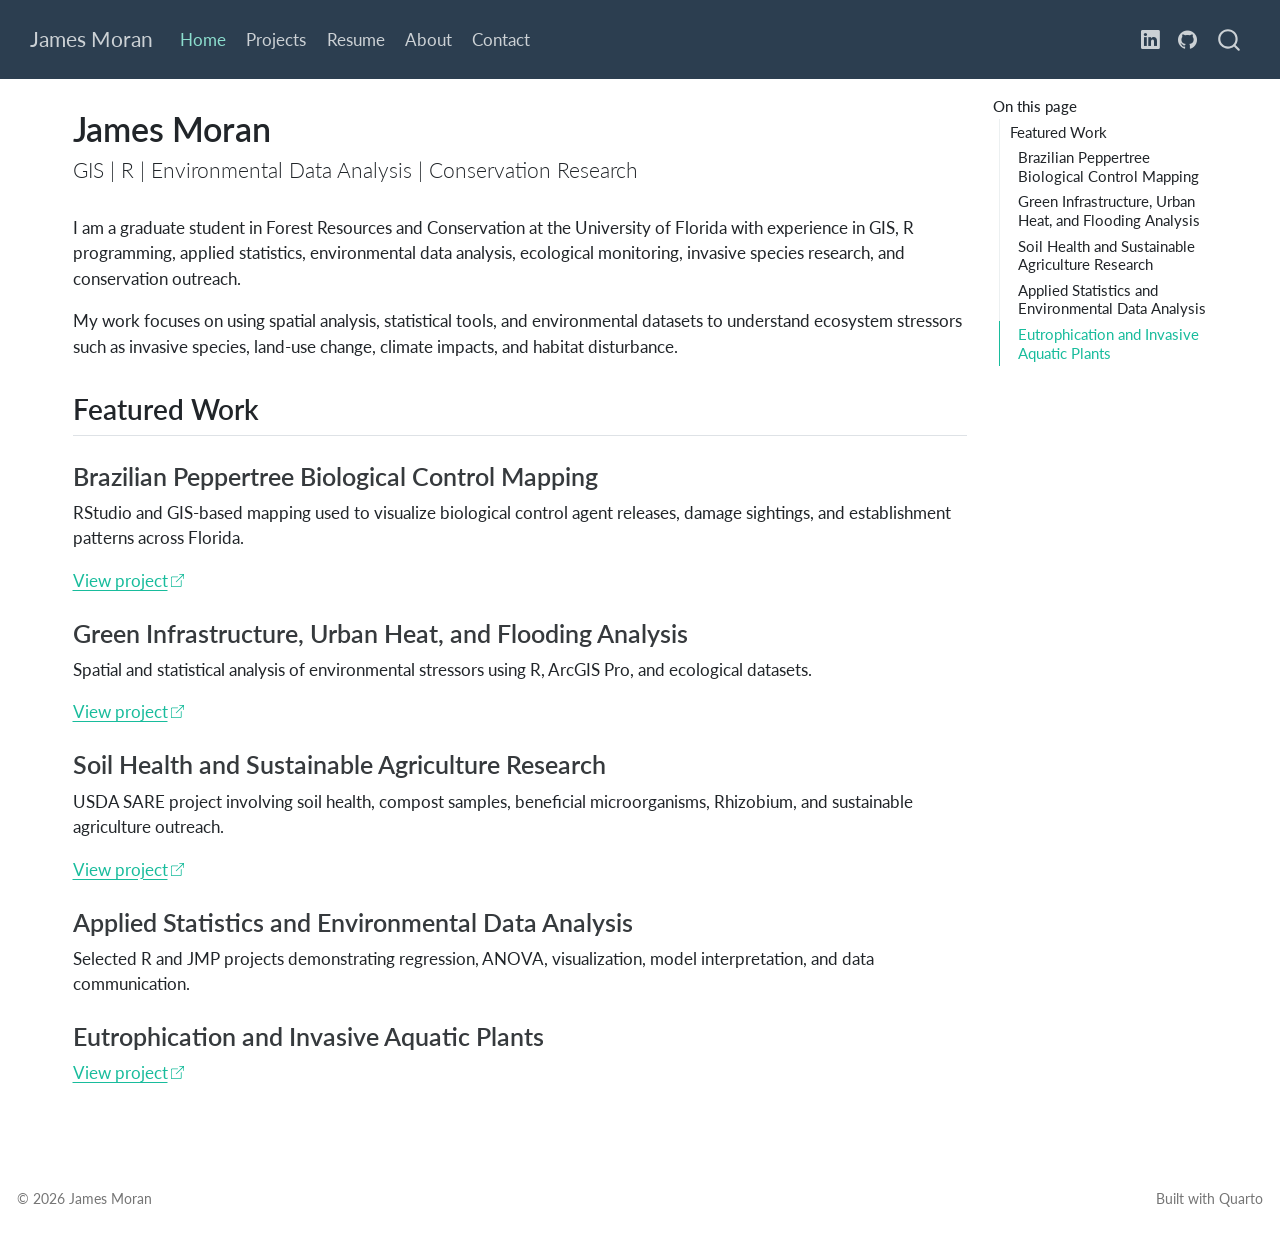
==== docs/index.html @ 89cf6903 "Import Quarto portfolio" ====
<!DOCTYPE html>
<html xmlns="http://www.w3.org/1999/xhtml" lang="en" xml:lang="en"><head>

<meta charset="utf-8">
<meta name="generator" content="quarto-1.10.18">

<meta name="viewport" content="width=device-width, initial-scale=1.0, user-scalable=yes">


<title>James Moran</title>
<style>
/* Default styles provided by pandoc.
** See https://pandoc.org/MANUAL.html#variables-for-html for config info.
*/
span.smallcaps{font-variant: small-caps;}
div.columns{display: flex; gap: 1.5em;}
div.column{flex: auto;}
@media screen {
div.columns{gap: min(4vw, 1.5em);}
div.column{overflow-x: auto;}
}
div.hanging-indent{margin-left: 1.5em; text-indent: -1.5em;}
ul.task-list{list-style: none;}
ul.task-list li input[type="checkbox"] {
  width: 0.8em;
  margin: 0 0.8em 0.2em -1em; /* quarto-specific, see https://github.com/quarto-dev/quarto-cli/issues/4556 */ 
  vertical-align: middle;
}
</style>


<script src="site_libs/quarto-nav/quarto-nav.js"></script>
<script src="site_libs/quarto-nav/headroom.min.js"></script>
<script src="site_libs/clipboard/clipboard.min.js"></script>
<script src="site_libs/quarto-search/autocomplete.umd.js"></script>
<script src="site_libs/quarto-search/fuse.min.js"></script>
<script src="site_libs/quarto-search/quarto-search.js"></script>
<meta name="quarto:offset" content="./">
<script src="site_libs/quarto-html/quarto.js" type="module"></script>
<script src="site_libs/quarto-html/tabsets/tabsets.js" type="module"></script>
<script src="site_libs/quarto-html/popper.min.js"></script>
<script src="site_libs/quarto-html/tippy.umd.min.js"></script>
<script src="site_libs/quarto-html/anchor.min.js"></script>
<link href="site_libs/quarto-html/tippy.css" rel="stylesheet">
<link href="site_libs/quarto-html/quarto-syntax-highlighting-64a204ab8560d761af7679ceaba22944.css" rel="stylesheet" id="quarto-text-highlighting-styles">
<script src="site_libs/bootstrap/bootstrap.min.js"></script>
<link href="site_libs/bootstrap/bootstrap-icons.css" rel="stylesheet">
<link href="site_libs/bootstrap/bootstrap-27b9f889d6e109d015426ac4f274b7e7.min.css" rel="stylesheet" append-hash="true" id="quarto-bootstrap" data-mode="light">
<script id="quarto-search-options" type="application/json">{
  "location": "navbar",
  "copy-button": false,
  "collapse-after": 3,
  "panel-placement": "end",
  "type": "overlay",
  "limit": 50,
  "keyboard-shortcut": [
    "f",
    "/",
    "s"
  ],
  "show-item-context": false,
  "language": {
    "search-no-results-text": "No results",
    "search-matching-documents-text": "matching documents",
    "search-copy-link-title": "Copy link to search",
    "search-hide-matches-text": "Hide additional matches",
    "search-more-match-text": "more match in this document",
    "search-more-matches-text": "more matches in this document",
    "search-clear-button-title": "Clear",
    "search-text-placeholder": "",
    "search-detached-cancel-button-title": "Cancel",
    "search-submit-button-title": "Submit",
    "search-label": "Search"
  }
}</script>
<style>html{ scroll-behavior: smooth; }</style>


<link rel="stylesheet" href="styles.css">
</head>

<body class="nav-fixed quarto-light">

<div id="quarto-search-results"></div>
  <header id="quarto-header" class="headroom fixed-top">
    <nav class="navbar navbar-expand-lg " data-bs-theme="dark">
      <div class="navbar-container container-fluid">
      <div class="navbar-brand-container mx-auto">
    <a class="navbar-brand" href="./index.html">
    <span class="navbar-title">James Moran</span>
    </a>
  </div>
            <div id="quarto-search" class="" title="Search"></div>
          <button class="navbar-toggler" type="button" data-bs-toggle="collapse" data-bs-target="#navbarCollapse" aria-controls="navbarCollapse" role="menu" aria-expanded="false" aria-label="Toggle navigation" onclick="if (window.quartoToggleHeadroom) { window.quartoToggleHeadroom(); }">
  <span class="navbar-toggler-icon"></span>
</button>
          <div class="collapse navbar-collapse" id="navbarCollapse">
            <ul class="navbar-nav navbar-nav-scroll me-auto">
  <li class="nav-item">
    <a class="nav-link active" href="./index.html" aria-current="page"> 
<span class="menu-text">Home</span></a>
  </li>  
  <li class="nav-item">
    <a class="nav-link" href="./projects/projects.html"> 
<span class="menu-text">Projects</span></a>
  </li>  
  <li class="nav-item">
    <a class="nav-link" href="./projects/resume.html"> 
<span class="menu-text">Resume</span></a>
  </li>  
  <li class="nav-item">
    <a class="nav-link" href="./about.html"> 
<span class="menu-text">About</span></a>
  </li>  
  <li class="nav-item">
    <a class="nav-link" href="./contact.html"> 
<span class="menu-text">Contact</span></a>
  </li>  
</ul>
            <ul class="navbar-nav navbar-nav-scroll ms-auto">
  <li class="nav-item compact">
    <a class="nav-link" href="https://www.linkedin.com/in/james-moran-/"> <i class="bi bi-linkedin" role="img" aria-label="LinkedIn">
</i> 
<span class="menu-text"></span></a>
  </li>  
  <li class="nav-item compact">
    <a class="nav-link" href="https://github.com/jamesfmoran3"> <i class="bi bi-github" role="img" aria-label="GitHub">
</i> 
<span class="menu-text"></span></a>
  </li>  
</ul>
          </div> <!-- /navcollapse -->
            <div class="quarto-navbar-tools">
</div>
      </div> <!-- /container-fluid -->
    </nav>
</header>
<!-- content -->
<div id="quarto-content" class="quarto-container page-columns page-rows-contents page-layout-full page-navbar">
<!-- sidebar -->
<!-- margin-sidebar -->
    <div id="quarto-margin-sidebar" class="sidebar margin-sidebar">
        <nav id="TOC" role="doc-toc" class="toc-active">
    <h2 id="toc-title">On this page</h2>
   
  <ul>
  <li><a href="#featured-work" id="toc-featured-work" class="nav-link active" data-scroll-target="#featured-work">Featured Work</a>
  <ul class="collapse">
  <li><a href="#brazilian-peppertree-biological-control-mapping" id="toc-brazilian-peppertree-biological-control-mapping" class="nav-link" data-scroll-target="#brazilian-peppertree-biological-control-mapping">Brazilian Peppertree Biological Control Mapping</a></li>
  <li><a href="#green-infrastructure-urban-heat-and-flooding-analysis" id="toc-green-infrastructure-urban-heat-and-flooding-analysis" class="nav-link" data-scroll-target="#green-infrastructure-urban-heat-and-flooding-analysis">Green Infrastructure, Urban Heat, and Flooding Analysis</a></li>
  <li><a href="#soil-health-and-sustainable-agriculture-research" id="toc-soil-health-and-sustainable-agriculture-research" class="nav-link" data-scroll-target="#soil-health-and-sustainable-agriculture-research">Soil Health and Sustainable Agriculture Research</a></li>
  <li><a href="#applied-statistics-and-environmental-data-analysis" id="toc-applied-statistics-and-environmental-data-analysis" class="nav-link" data-scroll-target="#applied-statistics-and-environmental-data-analysis">Applied Statistics and Environmental Data Analysis</a></li>
  <li><a href="#eutrophication-and-invasive-aquatic-plants" id="toc-eutrophication-and-invasive-aquatic-plants" class="nav-link" data-scroll-target="#eutrophication-and-invasive-aquatic-plants">Eutrophication and Invasive Aquatic Plants</a></li>
  </ul></li>
  </ul>
</nav>
    </div>
<!-- main -->
<main class="content column-page-left" id="quarto-document-content">

<header id="title-block-header" class="quarto-title-block default">
<div class="quarto-title">
<h1 class="title">James Moran</h1>
<p class="subtitle lead">GIS | R | Environmental Data Analysis | Conservation Research</p>
</div>



<div class="quarto-title-meta column-page-left">

    
  
    
  </div>
  


</header>


<p>I am a graduate student in Forest Resources and Conservation at the University of Florida with experience in GIS, R programming, applied statistics, environmental data analysis, ecological monitoring, invasive species research, and conservation outreach.</p>
<p>My work focuses on using spatial analysis, statistical tools, and environmental datasets to understand ecosystem stressors such as invasive species, land-use change, climate impacts, and habitat disturbance.</p>
<section id="featured-work" class="level2">
<h2 class="anchored" data-anchor-id="featured-work">Featured Work</h2>
<section id="brazilian-peppertree-biological-control-mapping" class="level3">
<h3 class="anchored" data-anchor-id="brazilian-peppertree-biological-control-mapping">Brazilian Peppertree Biological Control Mapping</h3>
<p>RStudio and GIS-based mapping used to visualize biological control agent releases, damage sightings, and establishment patterns across Florida.</p>
<p><a href="./projects/brazilian-peppertree.html">View project</a></p>
</section>
<section id="green-infrastructure-urban-heat-and-flooding-analysis" class="level3">
<h3 class="anchored" data-anchor-id="green-infrastructure-urban-heat-and-flooding-analysis">Green Infrastructure, Urban Heat, and Flooding Analysis</h3>
<p>Spatial and statistical analysis of environmental stressors using R, ArcGIS Pro, and ecological datasets.</p>
<p><a href="./projects/chicago-gi.html">View project</a></p>
</section>
<section id="soil-health-and-sustainable-agriculture-research" class="level3">
<h3 class="anchored" data-anchor-id="soil-health-and-sustainable-agriculture-research">Soil Health and Sustainable Agriculture Research</h3>
<p>USDA SARE project involving soil health, compost samples, beneficial microorganisms, Rhizobium, and sustainable agriculture outreach.</p>
<p><a href="./projects/soil-health.html">View project</a></p>
</section>
<section id="applied-statistics-and-environmental-data-analysis" class="level3">
<h3 class="anchored" data-anchor-id="applied-statistics-and-environmental-data-analysis">Applied Statistics and Environmental Data Analysis</h3>
<p>Selected R and JMP projects demonstrating regression, ANOVA, visualization, model interpretation, and data communication.</p>
</section>
<section id="eutrophication-and-invasive-aquatic-plants" class="level3">
<h3 class="anchored" data-anchor-id="eutrophication-and-invasive-aquatic-plants">Eutrophication and Invasive Aquatic Plants</h3>
<p><a href="./projects/P2P.html">View project</a></p>


</section>
</section>

</main> <!-- /main -->
<script id="quarto-html-after-body" type="application/javascript">
  window.document.addEventListener("DOMContentLoaded", function (event) {
    const icon = "";
    const anchorJS = new window.AnchorJS();
    anchorJS.options = {
      placement: 'right',
      icon: icon
    };
    anchorJS.add('.anchored');
    const isCodeAnnotation = (el) => {
      for (const clz of el.classList) {
        if (clz.startsWith('code-annotation-')) {                     
          return true;
        }
      }
      return false;
    }
    const onCopySuccess = function(e) {
      // button target
      const button = e.trigger;
      // don't keep focus
      button.blur();
      // flash "checked"
      button.classList.add('code-copy-button-checked');
      var currentTitle = button.getAttribute("title");
      button.setAttribute("title", "Copied!");
      let tooltip;
      if (window.bootstrap) {
        button.setAttribute("data-bs-toggle", "tooltip");
        button.setAttribute("data-bs-placement", "left");
        button.setAttribute("data-bs-title", "Copied!");
        tooltip = new bootstrap.Tooltip(button, 
          { trigger: "manual", 
            customClass: "code-copy-button-tooltip",
            offset: [0, -8]});
        tooltip.show();    
      }
      setTimeout(function() {
        if (tooltip) {
          tooltip.hide();
          button.removeAttribute("data-bs-title");
          button.removeAttribute("data-bs-toggle");
          button.removeAttribute("data-bs-placement");
        }
        button.setAttribute("title", currentTitle);
        button.classList.remove('code-copy-button-checked');
      }, 1000);
      // clear code selection
      e.clearSelection();
    }
    const getTextToCopy = function(trigger) {
      const outerScaffold = trigger.parentElement.cloneNode(true);
      const codeEl = outerScaffold.querySelector('code');
      for (const childEl of codeEl.children) {
        if (isCodeAnnotation(childEl)) {
          childEl.remove();
        }
      }
      return codeEl.innerText;
    }
    const clipboard = new window.ClipboardJS('.code-copy-button:not([data-in-quarto-modal])', {
      text: getTextToCopy
    });
    clipboard.on('success', onCopySuccess);
    if (window.document.getElementById('quarto-embedded-source-code-modal')) {
      const clipboardModal = new window.ClipboardJS('.code-copy-button[data-in-quarto-modal]', {
        text: getTextToCopy,
        container: window.document.getElementById('quarto-embedded-source-code-modal')
      });
      clipboardModal.on('success', onCopySuccess);
    }
      var localhostRegex = new RegExp(/^(?:http|https):\/\/localhost\:?[0-9]*\//);
      var mailtoRegex = new RegExp(/^mailto:/);
        var filterRegex = new RegExp("https:\/\/jamesfmoran3\.github\.io\/james-portfolio-website\/");
      var isInternal = (href) => {
          return filterRegex.test(href) || localhostRegex.test(href) || mailtoRegex.test(href);
      }
      // Inspect non-navigation links and adorn them if external
     var links = window.document.querySelectorAll('a[href]:not(.nav-link):not(.navbar-brand):not(.toc-action):not(.sidebar-link):not(.sidebar-item-toggle):not(.pagination-link):not(.no-external):not([aria-hidden]):not(.dropdown-item):not(.quarto-navigation-tool):not(.about-link)');
      for (var i=0; i<links.length; i++) {
        const link = links[i];
        if (!isInternal(link.href)) {
          // undo the damage that might have been done by quarto-nav.js in the case of
          // links that we want to consider external
          if (link.dataset.originalHref !== undefined) {
            link.href = link.dataset.originalHref;
          }
            // target, if specified
            link.setAttribute("target", "_blank");
            if (link.getAttribute("rel") === null) {
              link.setAttribute("rel", "noopener");
            }
            // default icon
            link.classList.add("external");
        }
      }
    function tippyHover(el, contentFn, onTriggerFn, onUntriggerFn) {
      const config = {
        allowHTML: true,
        maxWidth: 500,
        delay: 100,
        arrow: false,
        appendTo: function(el) {
            return el.parentElement;
        },
        interactive: true,
        interactiveBorder: 10,
        theme: 'quarto',
        placement: 'bottom-start',
      };
      if (contentFn) {
        config.content = contentFn;
      }
      if (onTriggerFn) {
        config.onTrigger = onTriggerFn;
      }
      if (onUntriggerFn) {
        config.onUntrigger = onUntriggerFn;
      }
      window.tippy(el, config); 
    }
    const noterefs = window.document.querySelectorAll('a[role="doc-noteref"]');
    for (var i=0; i<noterefs.length; i++) {
      const ref = noterefs[i];
      tippyHover(ref, function() {
        // use id or data attribute instead here
        let href = ref.getAttribute('data-footnote-href') || ref.getAttribute('href');
        try { href = new URL(href).hash; } catch {}
        const id = href.replace(/^#\/?/, "");
        const note = window.document.getElementById(id);
        if (note) {
          return note.innerHTML;
        } else {
          return "";
        }
      });
    }
    const xrefs = window.document.querySelectorAll('a.quarto-xref');
    const processXRef = (id, note) => {
      // Strip column container classes
      const stripColumnClz = (el) => {
        el.classList.remove("page-full", "page-columns");
        if (el.children) {
          for (const child of el.children) {
            stripColumnClz(child);
          }
        }
      }
      stripColumnClz(note)
      if (id === null || id.startsWith('sec-')) {
        // Special case sections, only their first couple elements
        const container = document.createElement("div");
        if (note.children && note.children.length > 2) {
          container.appendChild(note.children[0].cloneNode(true));
          for (let i = 1; i < note.children.length; i++) {
            const child = note.children[i];
            if (child.tagName === "P" && child.innerText === "") {
              continue;
            } else {
              container.appendChild(child.cloneNode(true));
              break;
            }
          }
          if (window.Quarto?.typesetMath) {
            window.Quarto.typesetMath(container);
          }
          return container.innerHTML
        } else {
          if (window.Quarto?.typesetMath) {
            window.Quarto.typesetMath(note);
          }
          return note.innerHTML;
        }
      } else {
        // Remove any anchor links if they are present
        const anchorLink = note.querySelector('a.anchorjs-link');
        if (anchorLink) {
          anchorLink.remove();
        }
        if (window.Quarto?.typesetMath) {
          window.Quarto.typesetMath(note);
        }
        if (note.classList.contains("callout")) {
          return note.outerHTML;
        } else {
          return note.innerHTML;
        }
      }
    }
    for (var i=0; i<xrefs.length; i++) {
      const xref = xrefs[i];
      tippyHover(xref, undefined, function(instance) {
        instance.disable();
        let url = xref.getAttribute('href');
        let hash = undefined; 
        if (url.startsWith('#')) {
          hash = url;
        } else {
          try { hash = new URL(url).hash; } catch {}
        }
        if (hash) {
          const id = hash.replace(/^#\/?/, "");
          const note = window.document.getElementById(id);
          if (note !== null) {
            try {
              const html = processXRef(id, note.cloneNode(true));
              instance.setContent(html);
            } finally {
              instance.enable();
              instance.show();
            }
          } else {
            // See if we can fetch this
            fetch(url.split('#')[0])
            .then(res => res.text())
            .then(html => {
              const parser = new DOMParser();
              const htmlDoc = parser.parseFromString(html, "text/html");
              const note = htmlDoc.getElementById(id);
              if (note !== null) {
                const html = processXRef(id, note);
                instance.setContent(html);
              } 
            }).finally(() => {
              instance.enable();
              instance.show();
            });
          }
        } else {
          // See if we can fetch a full url (with no hash to target)
          // This is a special case and we should probably do some content thinning / targeting
          fetch(url)
          .then(res => res.text())
          .then(html => {
            const parser = new DOMParser();
            const htmlDoc = parser.parseFromString(html, "text/html");
            const note = htmlDoc.querySelector('main.content');
            if (note !== null) {
              // This should only happen for chapter cross references
              // (since there is no id in the URL)
              // remove the first header
              if (note.children.length > 0 && note.children[0].tagName === "HEADER") {
                note.children[0].remove();
              }
              const html = processXRef(null, note);
              instance.setContent(html);
            } 
          }).finally(() => {
            instance.enable();
            instance.show();
          });
        }
      }, function(instance) {
      });
    }
        let selectedAnnoteEl;
        const selectorForAnnotation = ( cell, annotation) => {
          let cellAttr = 'data-code-cell="' + cell + '"';
          let lineAttr = 'data-code-annotation="' +  annotation + '"';
          const selector = 'span[' + cellAttr + '][' + lineAttr + ']';
          return selector;
        }
        const selectCodeLines = (annoteEl) => {
          const doc = window.document;
          const targetCell = annoteEl.getAttribute("data-target-cell");
          const targetAnnotation = annoteEl.getAttribute("data-target-annotation");
          const annoteSpan = window.document.querySelector(selectorForAnnotation(targetCell, targetAnnotation));
          const lines = annoteSpan.getAttribute("data-code-lines").split(",");
          const lineIds = lines.map((line) => {
            return targetCell + "-" + line;
          })
          let top = null;
          let height = null;
          let parent = null;
          if (lineIds.length > 0) {
              //compute the position of the single el (top and bottom and make a div)
              const el = window.document.getElementById(lineIds[0]);
              top = el.offsetTop;
              height = el.offsetHeight;
              parent = el.parentElement.parentElement;
            if (lineIds.length > 1) {
              const lastEl = window.document.getElementById(lineIds[lineIds.length - 1]);
              const bottom = lastEl.offsetTop + lastEl.offsetHeight;
              height = bottom - top;
            }
            if (top !== null && height !== null && parent !== null) {
              // cook up a div (if necessary) and position it 
              let div = window.document.getElementById("code-annotation-line-highlight");
              if (div === null) {
                div = window.document.createElement("div");
                div.setAttribute("id", "code-annotation-line-highlight");
                div.style.position = 'absolute';
                parent.appendChild(div);
              }
              div.style.top = top - 2 + "px";
              div.style.height = height + 4 + "px";
              div.style.left = 0;
              let gutterDiv = window.document.getElementById("code-annotation-line-highlight-gutter");
              if (gutterDiv === null) {
                gutterDiv = window.document.createElement("div");
                gutterDiv.setAttribute("id", "code-annotation-line-highlight-gutter");
                gutterDiv.style.position = 'absolute';
                const codeCell = window.document.getElementById(targetCell);
                const gutter = codeCell.querySelector('.code-annotation-gutter');
                gutter.appendChild(gutterDiv);
              }
              gutterDiv.style.top = top - 2 + "px";
              gutterDiv.style.height = height + 4 + "px";
            }
            selectedAnnoteEl = annoteEl;
          }
        };
        const unselectCodeLines = () => {
          const elementsIds = ["code-annotation-line-highlight", "code-annotation-line-highlight-gutter"];
          elementsIds.forEach((elId) => {
            const div = window.document.getElementById(elId);
            if (div) {
              div.remove();
            }
          });
          selectedAnnoteEl = undefined;
        };
          // Handle positioning of the toggle
      window.addEventListener(
        "resize",
        throttle(() => {
          elRect = undefined;
          if (selectedAnnoteEl) {
            selectCodeLines(selectedAnnoteEl);
          }
        }, 10)
      );
      function throttle(fn, ms) {
      let throttle = false;
      let timer;
        return (...args) => {
          if(!throttle) { // first call gets through
              fn.apply(this, args);
              throttle = true;
          } else { // all the others get throttled
              if(timer) clearTimeout(timer); // cancel #2
              timer = setTimeout(() => {
                fn.apply(this, args);
                timer = throttle = false;
              }, ms);
          }
        };
      }
        // Attach click handler to the DT
        const annoteDls = window.document.querySelectorAll('dt[data-target-cell]');
        for (const annoteDlNode of annoteDls) {
          annoteDlNode.addEventListener('click', (event) => {
            const clickedEl = event.target;
            if (clickedEl !== selectedAnnoteEl) {
              unselectCodeLines();
              const activeEl = window.document.querySelector('dt[data-target-cell].code-annotation-active');
              if (activeEl) {
                activeEl.classList.remove('code-annotation-active');
              }
              selectCodeLines(clickedEl);
              clickedEl.classList.add('code-annotation-active');
            } else {
              // Unselect the line
              unselectCodeLines();
              clickedEl.classList.remove('code-annotation-active');
            }
          });
        }
    const findCites = (el) => {
      const parentEl = el.parentElement;
      if (parentEl) {
        const cites = parentEl.dataset.cites;
        if (cites) {
          return {
            el,
            cites: cites.split(' ')
          };
        } else {
          return findCites(el.parentElement)
        }
      } else {
        return undefined;
      }
    };
    var bibliorefs = window.document.querySelectorAll('a[role="doc-biblioref"]');
    for (var i=0; i<bibliorefs.length; i++) {
      const ref = bibliorefs[i];
      const citeInfo = findCites(ref);
      if (citeInfo) {
        tippyHover(citeInfo.el, function() {
          var popup = window.document.createElement('div');
          citeInfo.cites.forEach(function(cite) {
            var citeDiv = window.document.createElement('div');
            citeDiv.classList.add('hanging-indent');
            citeDiv.classList.add('csl-entry');
            var biblioDiv = window.document.getElementById('ref-' + cite);
            if (biblioDiv) {
              citeDiv.innerHTML = biblioDiv.innerHTML;
            }
            popup.appendChild(citeDiv);
          });
          return popup.innerHTML;
        });
      }
    }
  });
  </script>
</div> <!-- /content -->
<footer class="footer">
  <div class="nav-footer">
    <div class="nav-footer-left">
<p>© 2026 James Moran</p>
</div>   
    <div class="nav-footer-center">
      &nbsp;
    </div>
    <div class="nav-footer-right">
<p>Built with Quarto</p>
</div>
  </div>
</footer>




<script src="site_libs/quarto-html/zenscroll-min.js"></script>
</body></html>
---- docs/site_libs/quarto-html/tippy.css ----
.tippy-box[data-animation=fade][data-state=hidden]{opacity:0}[data-tippy-root]{max-width:calc(100vw - 10px)}.tippy-box{position:relative;background-color:#333;color:#fff;border-radius:4px;font-size:14px;line-height:1.4;white-space:normal;outline:0;transition-property:transform,visibility,opacity}.tippy-box[data-placement^=top]>.tippy-arrow{bottom:0}.tippy-box[data-placement^=top]>.tippy-arrow:before{bottom:-7px;left:0;border-width:8px 8px 0;border-top-color:initial;transform-origin:center top}.tippy-box[data-placement^=bottom]>.tippy-arrow{top:0}.tippy-box[data-placement^=bottom]>.tippy-arrow:before{top:-7px;left:0;border-width:0 8px 8px;border-bottom-color:initial;transform-origin:center bottom}.tippy-box[data-placement^=left]>.tippy-arrow{right:0}.tippy-box[data-placement^=left]>.tippy-arrow:before{border-width:8px 0 8px 8px;border-left-color:initial;right:-7px;transform-origin:center left}.tippy-box[data-placement^=right]>.tippy-arrow{left:0}.tippy-box[data-placement^=right]>.tippy-arrow:before{left:-7px;border-width:8px 8px 8px 0;border-right-color:initial;transform-origin:center right}.tippy-box[data-inertia][data-state=visible]{transition-timing-function:cubic-bezier(.54,1.5,.38,1.11)}.tippy-arrow{width:16px;height:16px;color:#333}.tippy-arrow:before{content:"";position:absolute;border-color:transparent;border-style:solid}.tippy-content{position:relative;padding:5px 9px;z-index:1}
---- docs/site_libs/quarto-html/quarto-syntax-highlighting-64a204ab8560d761af7679ceaba22944.css ----
/* quarto syntax highlight colors */
:root {
  --quarto-hl-ot-color: #003B4F;
  --quarto-hl-at-color: #657422;
  --quarto-hl-ss-color: #20794D;
  --quarto-hl-an-color: #5E5E5E;
  --quarto-hl-fu-color: #4758AB;
  --quarto-hl-st-color: #20794D;
  --quarto-hl-cf-color: #003B4F;
  --quarto-hl-op-color: #5E5E5E;
  --quarto-hl-er-color: #AD0000;
  --quarto-hl-bn-color: #AD0000;
  --quarto-hl-al-color: #AD0000;
  --quarto-hl-va-color: #111111;
  --quarto-hl-bu-color: inherit;
  --quarto-hl-ex-color: inherit;
  --quarto-hl-pp-color: #AD0000;
  --quarto-hl-in-color: #5E5E5E;
  --quarto-hl-vs-color: #20794D;
  --quarto-hl-wa-color: #5E5E5E;
  --quarto-hl-do-color: #5E5E5E;
  --quarto-hl-im-color: #00769E;
  --quarto-hl-ch-color: #20794D;
  --quarto-hl-dt-color: #AD0000;
  --quarto-hl-fl-color: #AD0000;
  --quarto-hl-co-color: #5E5E5E;
  --quarto-hl-cv-color: #5E5E5E;
  --quarto-hl-cn-color: #8f5902;
  --quarto-hl-sc-color: #5E5E5E;
  --quarto-hl-dv-color: #AD0000;
  --quarto-hl-kw-color: #003B4F;
}

/* other quarto variables */
:root {
  --quarto-font-monospace: SFMono-Regular, Menlo, Monaco, Consolas, "Liberation Mono", "Courier New", monospace;
}

/* syntax highlight based on Pandoc's rules */
pre > code.sourceCode > span {
  color: #003B4F;
}

code.sourceCode > span {
  color: #003B4F;
}

div.sourceCode,
div.sourceCode pre.sourceCode {
  color: #003B4F;
}

/* Normal */
code span {
  color: #003B4F;
}

/* Alert */
code span.al {
  color: #AD0000;
  font-style: inherit;
}

/* Annotation */
code span.an {
  color: #5E5E5E;
  font-style: inherit;
}

/* Attribute */
code span.at {
  color: #657422;
  font-style: inherit;
}

/* BaseN */
code span.bn {
  color: #AD0000;
  font-style: inherit;
}

/* BuiltIn */
code span.bu {
  font-style: inherit;
}

/* ControlFlow */
code span.cf {
  color: #003B4F;
  font-weight: bold;
  font-style: inherit;
}

/* Char */
code span.ch {
  color: #20794D;
  font-style: inherit;
}

/* Constant */
code span.cn {
  color: #8f5902;
  font-style: inherit;
}

/* Comment */
code span.co {
  color: #5E5E5E;
  font-style: inherit;
}

/* CommentVar */
code span.cv {
  color: #5E5E5E;
  font-style: italic;
}

/* Documentation */
code span.do {
  color: #5E5E5E;
  font-style: italic;
}

/* DataType */
code span.dt {
  color: #AD0000;
  font-style: inherit;
}

/* DecVal */
code span.dv {
  color: #AD0000;
  font-style: inherit;
}

/* Error */
code span.er {
  color: #AD0000;
  font-style: inherit;
}

/* Extension */
code span.ex {
  font-style: inherit;
}

/* Float */
code span.fl {
  color: #AD0000;
  font-style: inherit;
}

/* Function */
code span.fu {
  color: #4758AB;
  font-style: inherit;
}

/* Import */
code span.im {
  color: #00769E;
  font-style: inherit;
}

/* Information */
code span.in {
  color: #5E5E5E;
  font-style: inherit;
}

/* Keyword */
code span.kw {
  color: #003B4F;
  font-weight: bold;
  font-style: inherit;
}

/* Operator */
code span.op {
  color: #5E5E5E;
  font-style: inherit;
}

/* Other */
code span.ot {
  color: #003B4F;
  font-style: inherit;
}

/* Preprocessor */
code span.pp {
  color: #AD0000;
  font-style: inherit;
}

/* SpecialChar */
code span.sc {
  color: #5E5E5E;
  font-style: inherit;
}

/* SpecialString */
code span.ss {
  color: #20794D;
  font-style: inherit;
}

/* String */
code span.st {
  color: #20794D;
  font-style: inherit;
}

/* Variable */
code span.va {
  color: #111111;
  font-style: inherit;
}

/* VerbatimString */
code span.vs {
  color: #20794D;
  font-style: inherit;
}

/* Warning */
code span.wa {
  color: #5E5E5E;
  font-style: italic;
}

.prevent-inlining {
  content: "</";
}

/*# sourceMappingURL=9d8d5bb603a83b8298b89080a598c93b.css.map */
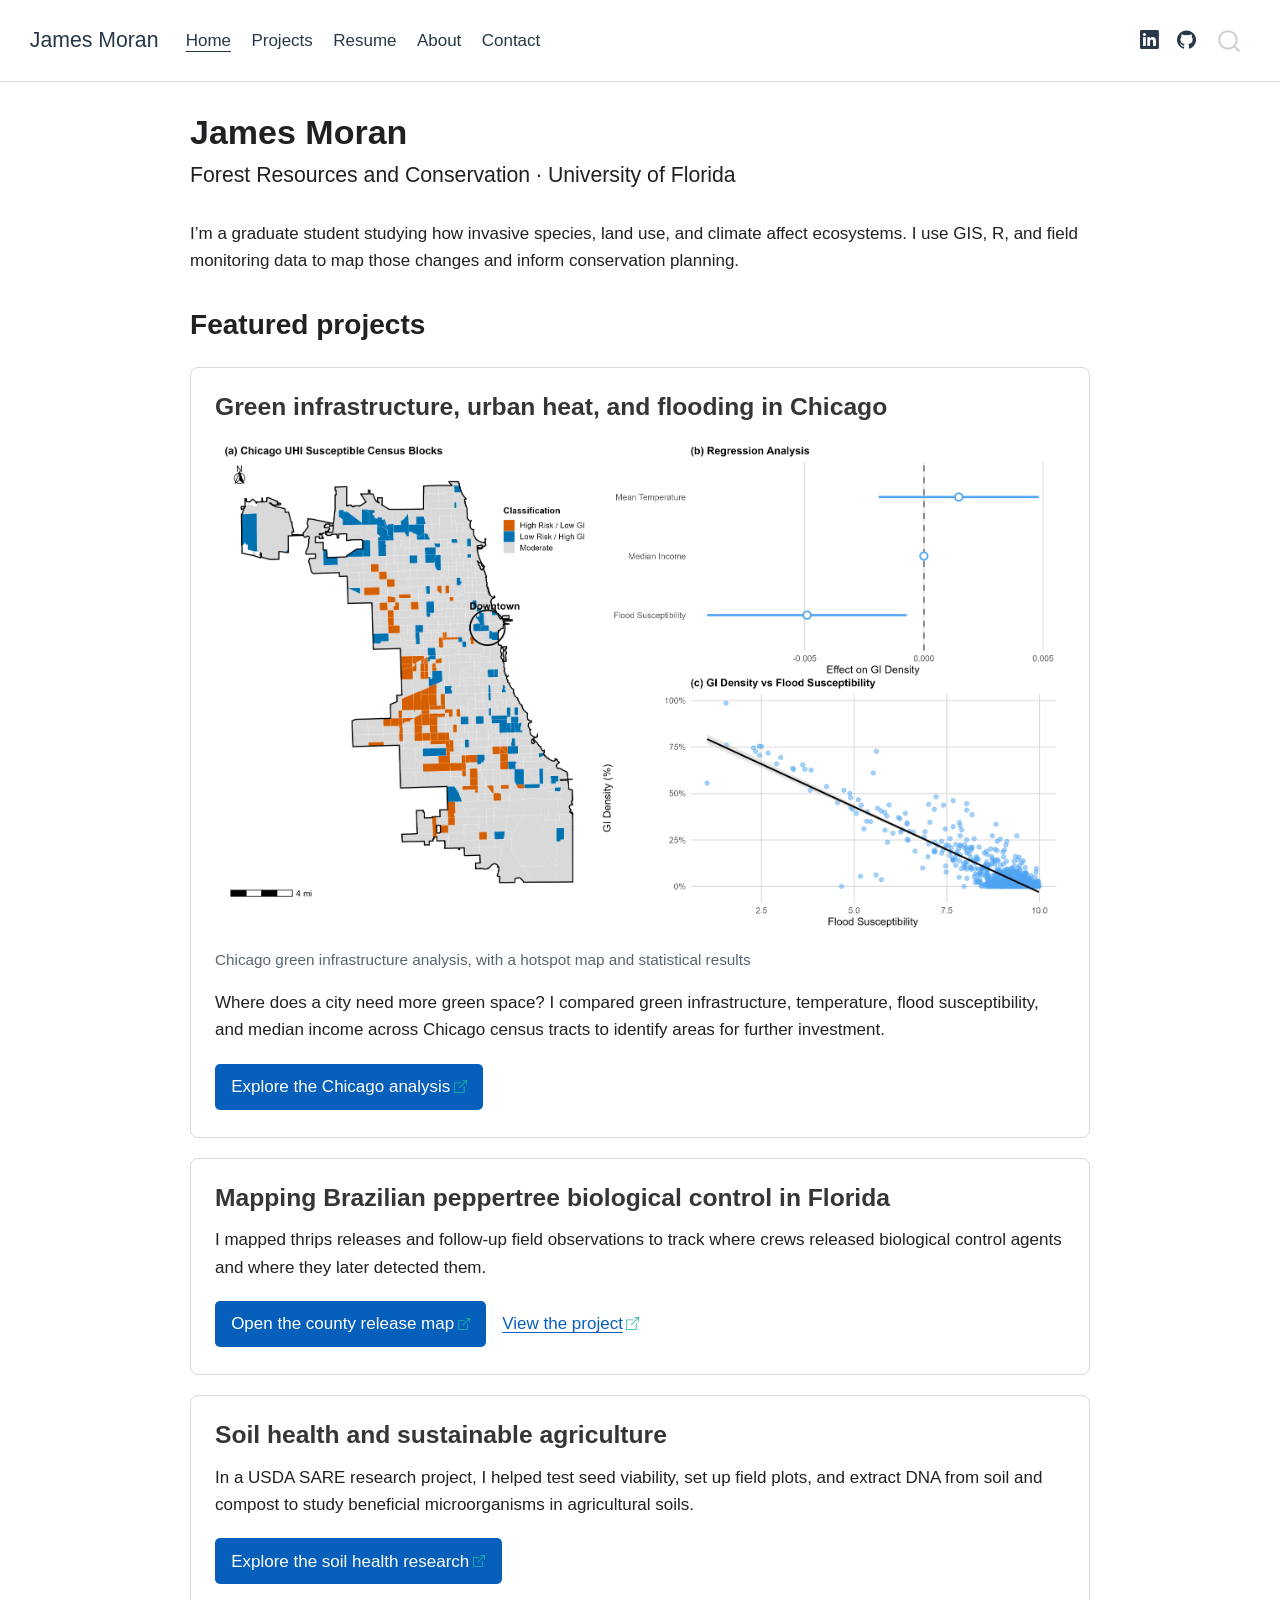
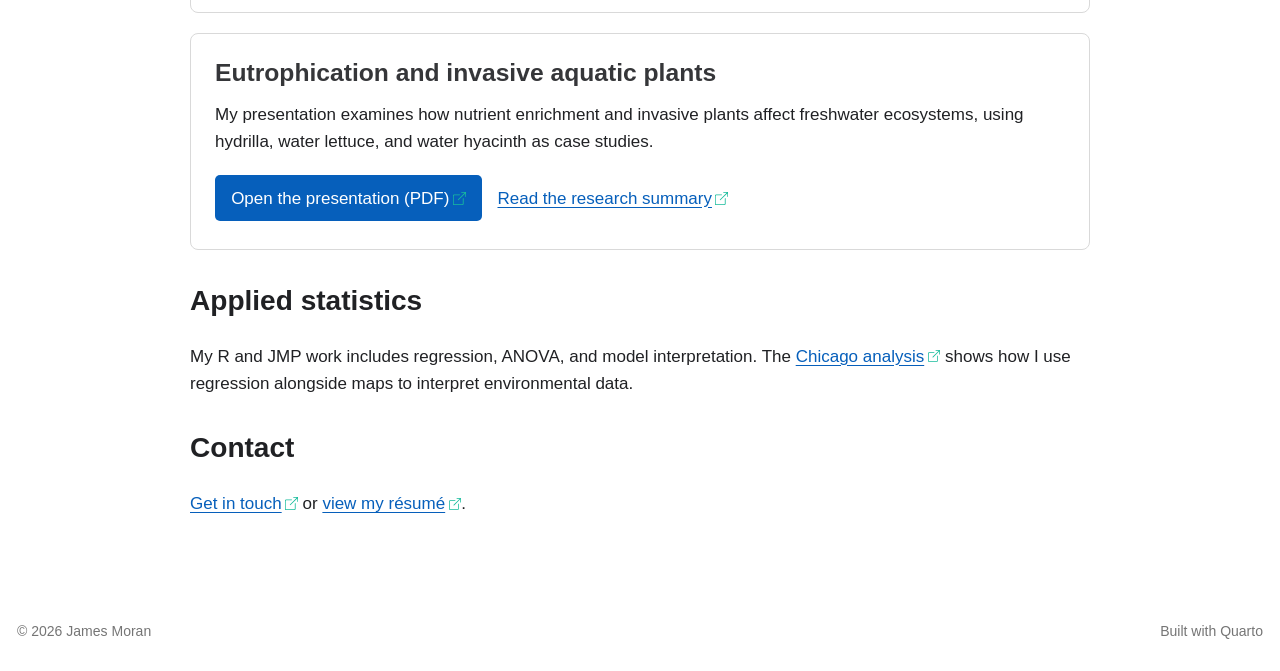
==== commit 49eea13e: "Restyle the portfolio with project cards and direct access to maps and research" ====
--- a/docs/index.html
+++ b/docs/index.html
@@ -79,7 +79,7 @@
 <link rel="stylesheet" href="styles.css">
 </head>
 
-<body class="nav-fixed quarto-light">
+<body class="nav-fixed fullcontent quarto-light">
 
 <div id="quarto-search-results"></div>
   <header id="quarto-header" class="headroom fixed-top">
@@ -136,37 +136,22 @@
     </nav>
 </header>
 <!-- content -->
-<div id="quarto-content" class="quarto-container page-columns page-rows-contents page-layout-full page-navbar">
+<div id="quarto-content" class="quarto-container page-columns page-rows-contents page-layout-article page-navbar">
 <!-- sidebar -->
 <!-- margin-sidebar -->
-    <div id="quarto-margin-sidebar" class="sidebar margin-sidebar">
-        <nav id="TOC" role="doc-toc" class="toc-active">
-    <h2 id="toc-title">On this page</h2>
-   
-  <ul>
-  <li><a href="#featured-work" id="toc-featured-work" class="nav-link active" data-scroll-target="#featured-work">Featured Work</a>
-  <ul class="collapse">
-  <li><a href="#brazilian-peppertree-biological-control-mapping" id="toc-brazilian-peppertree-biological-control-mapping" class="nav-link" data-scroll-target="#brazilian-peppertree-biological-control-mapping">Brazilian Peppertree Biological Control Mapping</a></li>
-  <li><a href="#green-infrastructure-urban-heat-and-flooding-analysis" id="toc-green-infrastructure-urban-heat-and-flooding-analysis" class="nav-link" data-scroll-target="#green-infrastructure-urban-heat-and-flooding-analysis">Green Infrastructure, Urban Heat, and Flooding Analysis</a></li>
-  <li><a href="#soil-health-and-sustainable-agriculture-research" id="toc-soil-health-and-sustainable-agriculture-research" class="nav-link" data-scroll-target="#soil-health-and-sustainable-agriculture-research">Soil Health and Sustainable Agriculture Research</a></li>
-  <li><a href="#applied-statistics-and-environmental-data-analysis" id="toc-applied-statistics-and-environmental-data-analysis" class="nav-link" data-scroll-target="#applied-statistics-and-environmental-data-analysis">Applied Statistics and Environmental Data Analysis</a></li>
-  <li><a href="#eutrophication-and-invasive-aquatic-plants" id="toc-eutrophication-and-invasive-aquatic-plants" class="nav-link" data-scroll-target="#eutrophication-and-invasive-aquatic-plants">Eutrophication and Invasive Aquatic Plants</a></li>
-  </ul></li>
-  </ul>
-</nav>
-    </div>
+    
 <!-- main -->
-<main class="content column-page-left" id="quarto-document-content">
+<main class="content" id="quarto-document-content">
 
 <header id="title-block-header" class="quarto-title-block default">
 <div class="quarto-title">
 <h1 class="title">James Moran</h1>
-<p class="subtitle lead">GIS | R | Environmental Data Analysis | Conservation Research</p>
+<p class="subtitle lead">Forest Resources and Conservation · University of Florida</p>
 </div>
 
 
 
-<div class="quarto-title-meta column-page-left">
+<div class="quarto-title-meta">
 
     
   
@@ -178,35 +163,45 @@
 </header>
 
 
-<p>I am a graduate student in Forest Resources and Conservation at the University of Florida with experience in GIS, R programming, applied statistics, environmental data analysis, ecological monitoring, invasive species research, and conservation outreach.</p>
-<p>My work focuses on using spatial analysis, statistical tools, and environmental datasets to understand ecosystem stressors such as invasive species, land-use change, climate impacts, and habitat disturbance.</p>
-<section id="featured-work" class="level2">
-<h2 class="anchored" data-anchor-id="featured-work">Featured Work</h2>
-<section id="brazilian-peppertree-biological-control-mapping" class="level3">
-<h3 class="anchored" data-anchor-id="brazilian-peppertree-biological-control-mapping">Brazilian Peppertree Biological Control Mapping</h3>
-<p>RStudio and GIS-based mapping used to visualize biological control agent releases, damage sightings, and establishment patterns across Florida.</p>
-<p><a href="./projects/brazilian-peppertree.html">View project</a></p>
+<p>I’m a graduate student studying how invasive species, land use, and climate affect ecosystems. I use GIS, R, and field monitoring data to map those changes and inform conservation planning.</p>
+<section id="featured-projects" class="level2">
+<h2 class="anchored" data-anchor-id="featured-projects">Featured projects</h2>
+<section id="green-infrastructure-urban-heat-and-flooding-in-chicago" class="level3 project-card">
+<h3 class="anchored" data-anchor-id="green-infrastructure-urban-heat-and-flooding-in-chicago">Green infrastructure, urban heat, and flooding in Chicago</h3>
+<div class="quarto-figure quarto-figure-center">
+<figure class="figure">
+<p><img src="assets/images/CHI.png" class="img-fluid figure-img" alt="Map of Chicago showing green infrastructure and environmental risk, alongside regression results and a scatterplot."></p>
+<figcaption>Chicago green infrastructure analysis, with a hotspot map and statistical results</figcaption>
+</figure>
+</div>
+<p>Where does a city need more green space? I compared green infrastructure, temperature, flood susceptibility, and median income across Chicago census tracts to identify areas for further investment.</p>
+<p><a href="./projects/chicago-gi.html" class="project-button">Explore the Chicago analysis</a></p>
 </section>
-<section id="green-infrastructure-urban-heat-and-flooding-analysis" class="level3">
-<h3 class="anchored" data-anchor-id="green-infrastructure-urban-heat-and-flooding-analysis">Green Infrastructure, Urban Heat, and Flooding Analysis</h3>
-<p>Spatial and statistical analysis of environmental stressors using R, ArcGIS Pro, and ecological datasets.</p>
-<p><a href="./projects/chicago-gi.html">View project</a></p>
+<section id="mapping-brazilian-peppertree-biological-control-in-florida" class="level3 project-card">
+<h3 class="anchored" data-anchor-id="mapping-brazilian-peppertree-biological-control-in-florida">Mapping Brazilian peppertree biological control in Florida</h3>
+<p>I mapped thrips releases and follow-up field observations to track where crews released biological control agents and where they later detected them.</p>
+<p><a href="assets/Maps/total-thrips-released-by-county.html" class="project-button">Open the county release map</a> <a href="./projects/brazilian-peppertree.html">View the project</a></p>
 </section>
-<section id="soil-health-and-sustainable-agriculture-research" class="level3">
-<h3 class="anchored" data-anchor-id="soil-health-and-sustainable-agriculture-research">Soil Health and Sustainable Agriculture Research</h3>
-<p>USDA SARE project involving soil health, compost samples, beneficial microorganisms, Rhizobium, and sustainable agriculture outreach.</p>
-<p><a href="./projects/soil-health.html">View project</a></p>
+<section id="soil-health-and-sustainable-agriculture" class="level3 project-card">
+<h3 class="anchored" data-anchor-id="soil-health-and-sustainable-agriculture">Soil health and sustainable agriculture</h3>
+<p>In a USDA SARE research project, I helped test seed viability, set up field plots, and extract DNA from soil and compost to study beneficial microorganisms in agricultural soils.</p>
+<p><a href="./projects/soil-health.html" class="project-button">Explore the soil health research</a></p>
 </section>
-<section id="applied-statistics-and-environmental-data-analysis" class="level3">
-<h3 class="anchored" data-anchor-id="applied-statistics-and-environmental-data-analysis">Applied Statistics and Environmental Data Analysis</h3>
-<p>Selected R and JMP projects demonstrating regression, ANOVA, visualization, model interpretation, and data communication.</p>
+<section id="eutrophication-and-invasive-aquatic-plants" class="level3 project-card">
+<h3 class="anchored" data-anchor-id="eutrophication-and-invasive-aquatic-plants">Eutrophication and invasive aquatic plants</h3>
+<p>My presentation examines how nutrient enrichment and invasive plants affect freshwater ecosystems, using hydrilla, water lettuce, and water hyacinth as case studies.</p>
+<p><a href="files/P2P.pdf" class="project-button">Open the presentation (PDF)</a> <a href="./projects/P2P.html">Read the research summary</a></p>
 </section>
-<section id="eutrophication-and-invasive-aquatic-plants" class="level3">
-<h3 class="anchored" data-anchor-id="eutrophication-and-invasive-aquatic-plants">Eutrophication and Invasive Aquatic Plants</h3>
-<p><a href="./projects/P2P.html">View project</a></p>
-
-
 </section>
+<section id="applied-statistics" class="level2">
+<h2 class="anchored" data-anchor-id="applied-statistics">Applied statistics</h2>
+<p>My R and JMP work includes regression, ANOVA, and model interpretation. The <a href="./projects/chicago-gi.html">Chicago analysis</a> shows how I use regression alongside maps to interpret environmental data.</p>
+</section>
+<section id="contact" class="level2">
+<h2 class="anchored" data-anchor-id="contact">Contact</h2>
+<p><a href="./contact.html">Get in touch</a> or <a href="./projects/resume.html">view my résumé</a>.</p>
+
+
 </section>
 
 </main> <!-- /main -->
--- a/docs/styles.css
+++ b/docs/styles.css
@@ -0,0 +1,58 @@
+:root {
+  --portfolio-blue: #065fbb;
+  --portfolio-line: #d9d9d9;
+}
+
+body {
+  font-family: Arial, Helvetica, sans-serif;
+  line-height: 1.6;
+  color: #202124;
+  background: white;
+}
+
+#quarto-header .navbar {
+  background: #fff !important;
+  border-bottom: 1px solid var(--portfolio-line);
+  --bs-navbar-color: #38434c;
+  --bs-navbar-active-color: #064e96;
+  --bs-navbar-hover-color: #064e96;
+  --bs-navbar-brand-color: #202124;
+  --bs-navbar-brand-hover-color: #064e96;
+  color-scheme: light;
+}
+#quarto-header .navbar .navbar-title,
+#quarto-header .navbar .nav-link,
+#quarto-search .aa-SubmitIcon { color: #263849; }
+#quarto-header .navbar-toggler-icon { filter: invert(1); }
+#quarto-header .navbar .active { text-decoration: underline; text-underline-offset: .3em; }
+
+body:has(.project-card) main.content {
+  grid-column: 1 / -1;
+  width: min(100%, 940px);
+  justify-self: center;
+  padding-inline: 20px;
+  box-sizing: border-box;
+}
+main h2 { border-bottom: 0; }
+main a { color: var(--portfolio-blue); }
+.project-card {
+  border: 1px solid var(--portfolio-line);
+  border-radius: 8px;
+  padding: clamp(15px, 2.5vw, 24px);
+  margin: 0 0 20px;
+}
+.project-card h3 { margin: 0 0 .8rem; }
+.project-card figure { margin: 0 0 1rem; }
+.project-card img { width: 100%; height: auto; border-radius: 5px; }
+.project-card p:last-child { margin-bottom: 0; }
+.project-button {
+  display: inline-block;
+  padding: .55rem .95rem;
+  margin: .2rem .65rem .2rem 0;
+  border-radius: 5px;
+  background: var(--portfolio-blue);
+  color: white;
+  text-decoration: none;
+}
+.project-button:hover, .project-button:focus-visible { background: #034685; color: white; }
+a:focus-visible { outline: 3px solid #d88416; outline-offset: 3px; }
